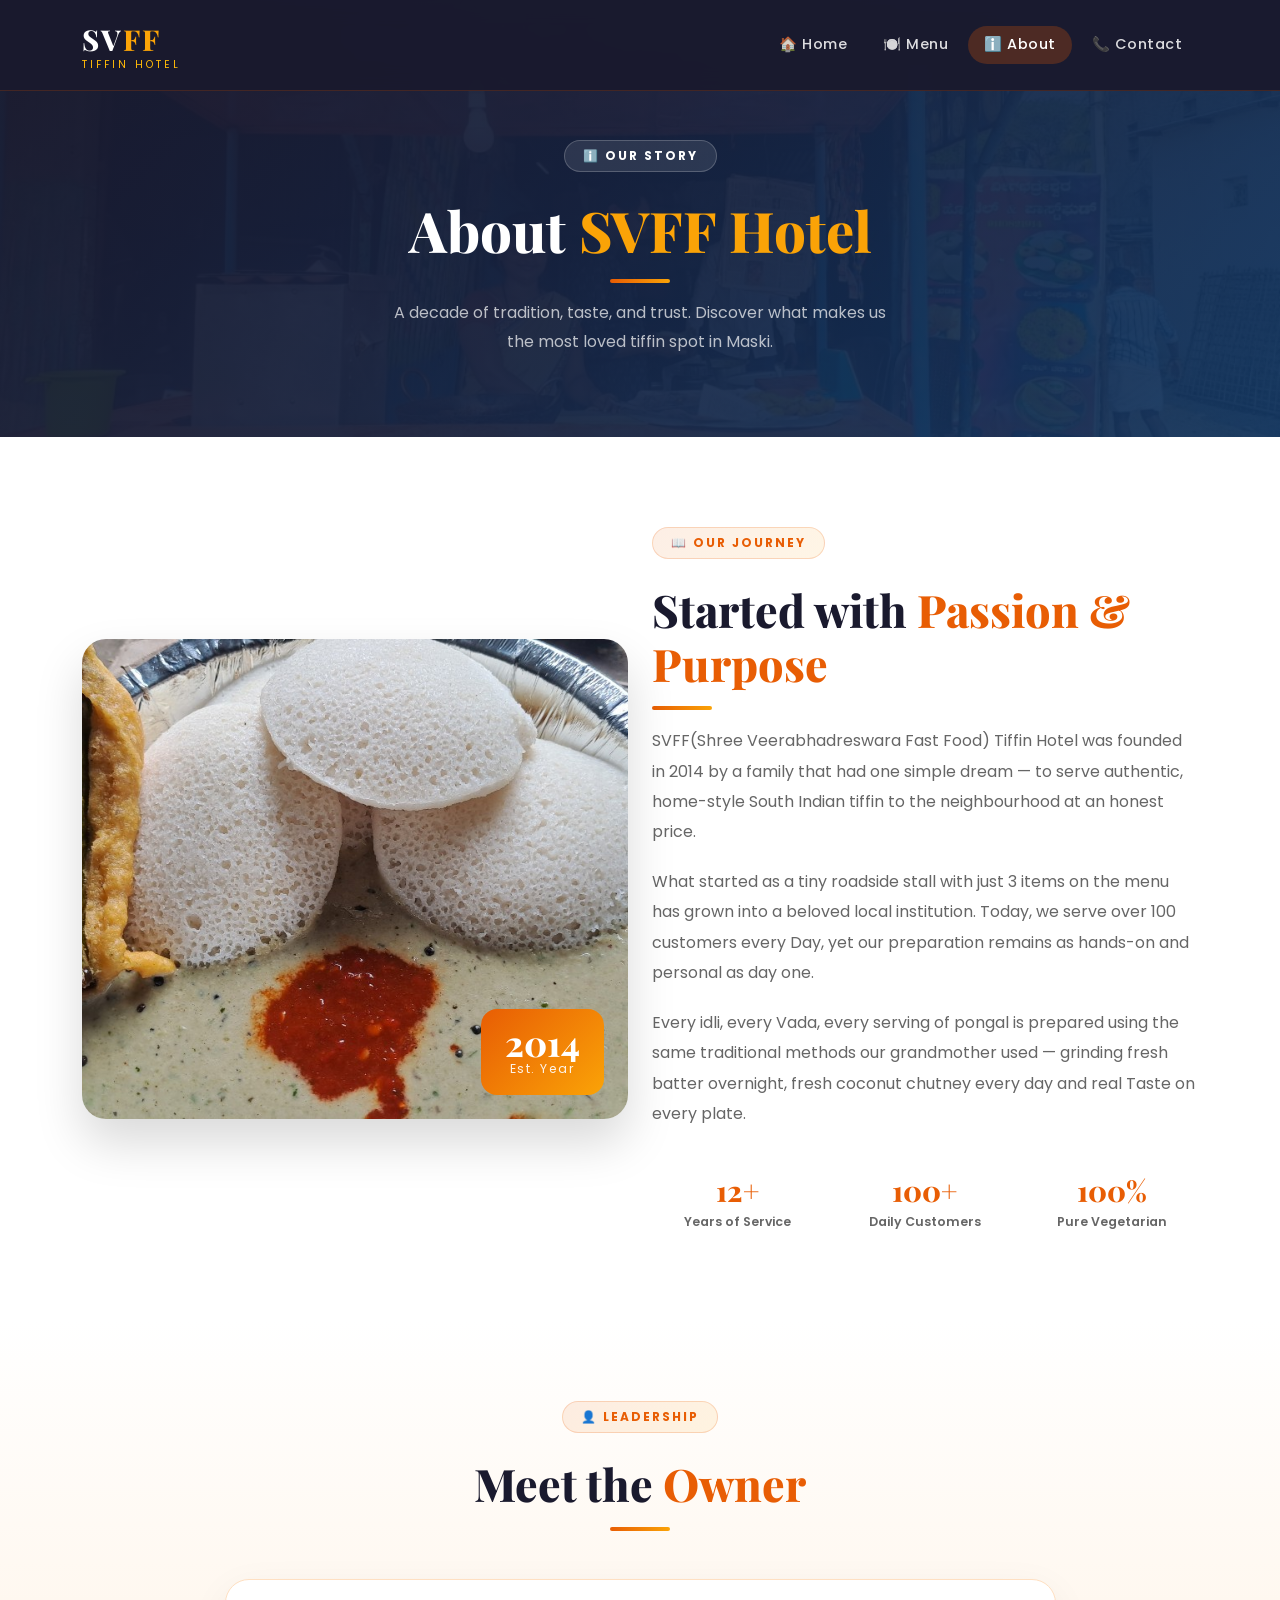
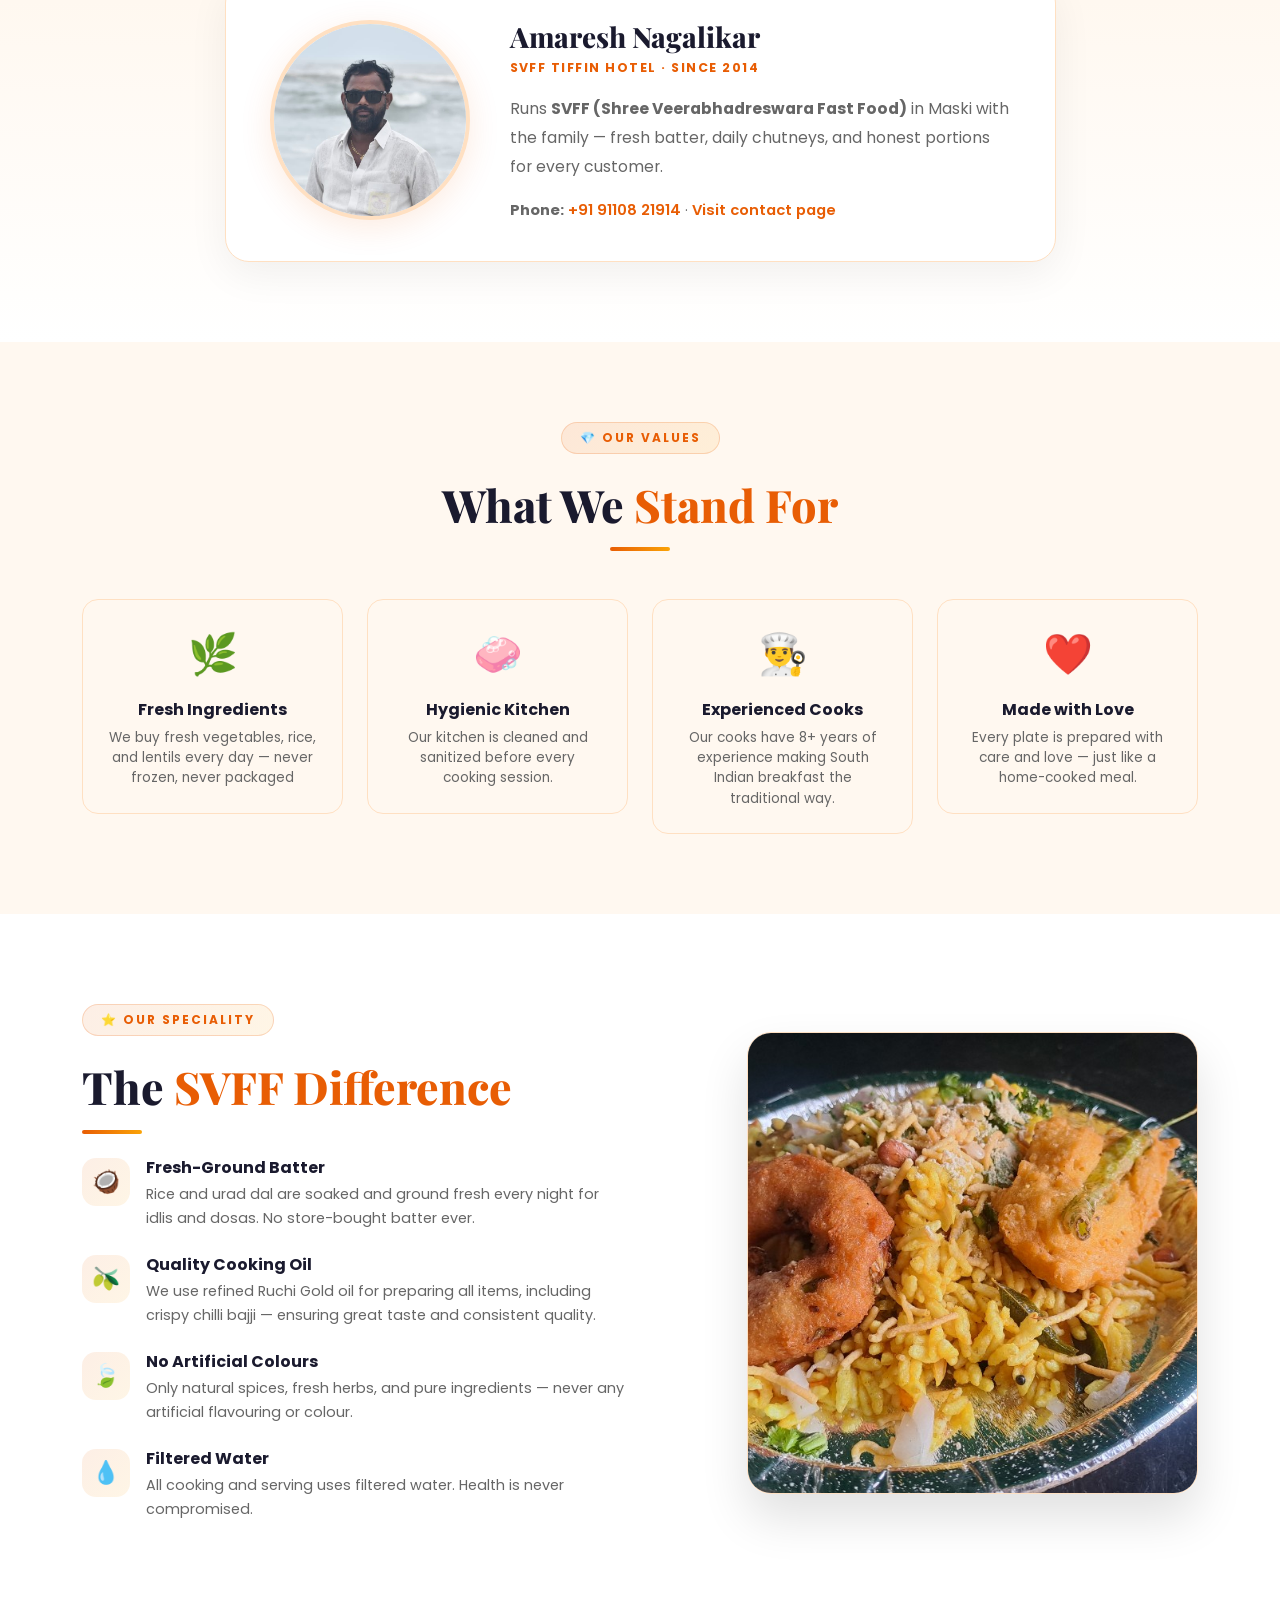
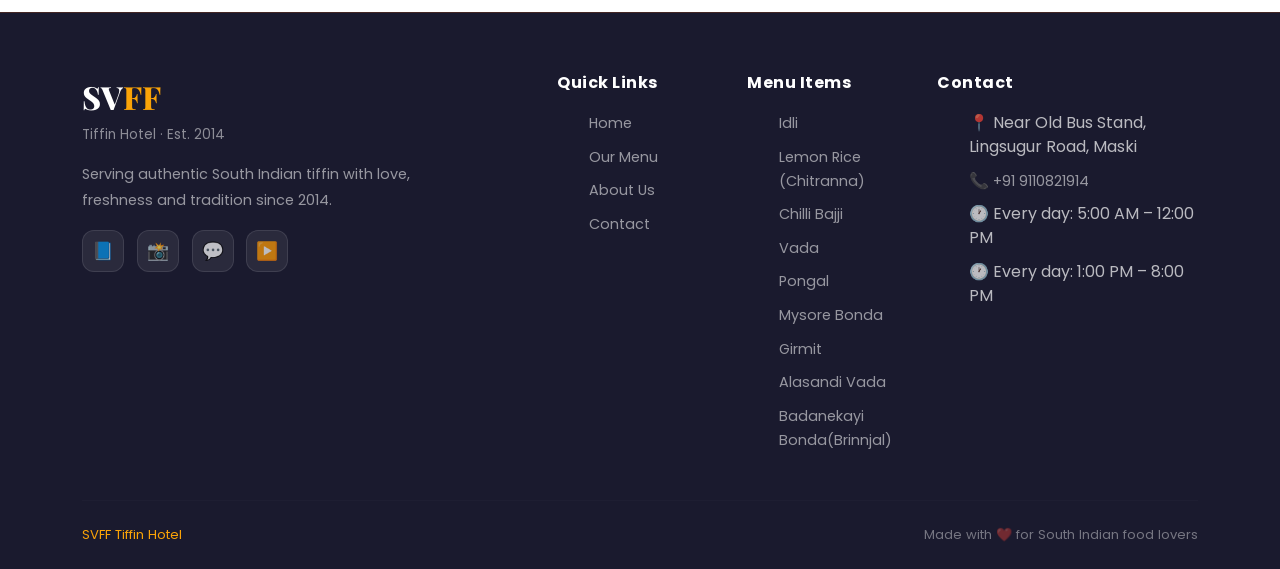
==== about.html @ da738eaa "Initial commit" ====
<!DOCTYPE html>
<html lang="en">
<head>
  <meta charset="UTF-8"/>
  <meta name="viewport" content="width=device-width, initial-scale=1.0"/>
  <meta name="description" content="About SVFF Tiffin Hotel - Our story, our values, and our passion for authentic South Indian food."/>
  <title>About Us - SVFF Tiffin Hotel</title>
  <link rel="stylesheet" href="https://cdn.jsdelivr.net/npm/bootstrap@5.3.2/dist/css/bootstrap.min.css"/>
  <link rel="stylesheet" href="css/style.css"/>
</head>
<body>

  <!-- NAVBAR -->
  <nav class="navbar navbar-expand-lg">
    <div class="container">
      <a class="navbar-brand" href="index.html">
        <div class="brand-logo">SV<span>FF</span></div>
        <span class="brand-tagline">Tiffin Hotel</span>
      </a>
      <button class="navbar-toggler" type="button" data-bs-toggle="collapse" data-bs-target="#navbarNav">
        <span class="navbar-toggler-icon"></span>
      </button>
      <div class="collapse navbar-collapse justify-content-end" id="navbarNav">
        <ul class="navbar-nav gap-1">
          <li class="nav-item"><a class="nav-link" href="index.html">🏠 Home</a></li>
          <li class="nav-item"><a class="nav-link" href="menu.html">🍽️ Menu</a></li>
          <li class="nav-item"><a class="nav-link active" href="about.html">ℹ️ About</a></li>
          <li class="nav-item"><a class="nav-link" href="contact.html">📞 Contact</a></li>
        </ul>
      </div>
    </div>
  </nav>

  <!-- ABOUT HERO: background images/hotel-menu-hero.png (see .about-page-hero--stall-bg in css/style.css) -->
  <section class="about-page-hero about-page-hero--stall-bg">
    <div style="position:relative;z-index:2;">
      <div class="section-badge" style="background:rgba(255,255,255,0.1);color:white;border-color:rgba(255,255,255,0.2);">ℹ️ Our Story</div>
      <h1 class="section-title mt-2" style="color:white; font-size: clamp(2rem,6vw,3.5rem);">About <span style="color:var(--secondary)">SVFF Hotel</span></h1>
      <div class="section-divider mx-auto"></div>
      <p style="color:rgba(255,255,255,0.7);max-width:520px;margin:0 auto;line-height:1.8;">
        A decade of tradition, taste, and trust. Discover what makes us the most loved tiffin spot in Maski.
      </p>
    </div>
  </section>

  <!-- OUR STORY -->
  <section style="padding: 90px 0;">
    <div class="container">
      <div class="row align-items-center gy-5">
        <div class="col-lg-6">
          <div class="about-story-img">
            <img src="images/idli.png" alt="Fresh idli with chutney — SVFF Tiffin Hotel"/>
            <div class="about-year-badge">
              <div class="year">2014</div>
              <div class="year-label">Est. Year</div>
            </div>
          </div>
        </div>
        <div class="col-lg-6">
          <div class="section-badge">📖 Our Journey</div>
          <h2 class="section-title mt-2">Started with <span class="accent">Passion &amp; Purpose</span></h2>
          <div class="section-divider"></div>
          <p style="color:var(--text-light);line-height:1.9;margin-bottom:1.2rem;">
            SVFF(Shree Veerabhadreswara Fast Food) Tiffin Hotel was founded in 2014 by a family that had one simple dream — to serve authentic, home-style South Indian tiffin to the neighbourhood at an honest price.
          </p>
          <p style="color:var(--text-light);line-height:1.9;margin-bottom:1.2rem;">
            What started as a tiny roadside stall with just 3 items on the menu has grown into a beloved local institution. Today, we serve over 100 customers every Day, yet our preparation remains as hands-on and personal as day one.
          </p>
          <p style="color:var(--text-light);line-height:1.9;">
            Every idli, every Vada, every serving of pongal is prepared using the same traditional methods our grandmother used — grinding fresh batter overnight, fresh coconut chutney every day and real Taste on every plate.
          </p>
          <div class="row mt-4 g-3">
            <div class="col-4 text-center">
              <div style="font-size:1.8rem;font-weight:800;color:var(--primary);font-family:'Playfair Display',serif;">12+</div>
              <div style="font-size:0.78rem;color:var(--text-light); font-weight:600;">Years of Service</div>
            </div>
            <div class="col-4 text-center">
              <div style="font-size:1.8rem;font-weight:800;color:var(--primary);font-family:'Playfair Display',serif;">100+</div>
              <div style="font-size:0.78rem;color:var(--text-light); font-weight:600;">Daily Customers</div>
            </div>
            <div class="col-4 text-center">
              <div style="font-size:1.8rem;font-weight:800;color:var(--primary);font-family:'Playfair Display',serif;">100%</div>
              <div style="font-size:0.78rem;color:var(--text-light); font-weight:600;">Pure Vegetarian</div>
            </div>
          </div>
        </div>
      </div>
    </div>
  </section>

  <section class="owner-section">
    <div class="container">
      <div class="text-center section-header mb-5">
        <div class="section-badge">👤 Leadership</div>
        <h2 class="section-title mt-2">Meet the <span class="accent">Owner</span></h2>
        <div class="section-divider mx-auto"></div>
      </div>
      <div class="row justify-content-center">
        <div class="col-md-11 col-lg-9">
          <div class="owner-card">
            <div class="owner-photo-wrap">
              <img src="images/owner.png" alt="Amaresh Nagalikar, Owner of SVFF Tiffin Hotel" class="owner-photo" width="220" height="220"/>
            </div>
            <div class="owner-bio">
              <h3 class="owner-name">Amaresh Nagalikar</h3>
              <p class="owner-role"> SVFF Tiffin Hotel · Since 2014</p>
              <p class="owner-text">Runs <strong>SVFF (Shree Veerabhadreswara Fast Food)</strong> in Maski with the family — fresh batter, daily chutneys, and honest portions for every customer.</p>
              <p class="owner-contact"><strong>Phone:</strong> <a href="tel:+919110821914">+91 91108 21914</a> · <a href="contact.html">Visit contact page</a></p>
            </div>
          </div>
        </div>
      </div>
    </div>
  </section>

  <!-- OUR VALUES -->
  <section style="background: var(--light-bg); padding: 80px 0;">
    <div class="container">
      <div class="text-center section-header">
        <div class="section-badge">💎 Our Values</div>
        <h2 class="section-title mt-2">What We <span class="accent">Stand For</span></h2>
        <div class="section-divider mx-auto"></div>
      </div>
      <div class="row g-4">
        <div class="col-sm-6 col-lg-3">
          <div class="feature-icon-card">
            <div class="feature-icon">🌿</div>
            <h6>Fresh Ingredients</h6>
            <p>We buy fresh vegetables, rice, and lentils every day — never frozen, never packaged</p>
          </div>
        </div>
        <div class="col-sm-6 col-lg-3">
          <div class="feature-icon-card">
            <div class="feature-icon">🧼</div>
            <h6>Hygienic Kitchen</h6>
            <p>Our kitchen is cleaned and sanitized before every cooking session.</p>
          </div>
        </div>
        <div class="col-sm-6 col-lg-3">
          <div class="feature-icon-card">
            <div class="feature-icon">👨‍🍳</div>
            <h6>Experienced Cooks</h6>
            <p>Our cooks have 8+ years of experience making South Indian breakfast the traditional way.</p>
          </div>
        </div>
        <div class="col-sm-6 col-lg-3">
          <div class="feature-icon-card">
            <div class="feature-icon">❤️</div>
            <h6>Made with Love</h6>
            <p>Every plate is prepared with care and love — just like a home-cooked meal.</p>
          </div>
        </div>
      </div>
    </div>
  </section>

  <!-- SPECIALITY -->
  <section style="padding: 90px 0;">
    <div class="container">
      <div class="row align-items-center gy-5">
        <div class="col-lg-6">
          <div class="section-badge">⭐ Our Speciality</div>
          <h2 class="section-title mt-2">The <span class="accent">SVFF Difference</span></h2>
          <div class="section-divider"></div>
          <div class="d-flex flex-column gap-4 mt-4">
            <div class="d-flex gap-3 align-items-start">
              <div style="width:48px;height:48px;border-radius:14px;background:linear-gradient(135deg,rgba(232,93,4,0.1),rgba(250,163,7,0.1));display:flex;align-items:center;justify-content:center;font-size:1.4rem;flex-shrink:0;">🥥</div>
              <div>
                <h6 style="font-weight:700;color:var(--dark);margin-bottom:0.3rem;">Fresh-Ground Batter</h6>
                <p style="color:var(--text-light);font-size:0.9rem;line-height:1.7;margin:0;">Rice and urad dal are soaked and ground fresh every night for idlis and dosas. No store-bought batter ever.</p>
              </div>
            </div>
            <div class="d-flex gap-3 align-items-start">
              <div style="width:48px;height:48px;border-radius:14px;background:linear-gradient(135deg,rgba(232,93,4,0.1),rgba(250,163,7,0.1));display:flex;align-items:center;justify-content:center;font-size:1.4rem;flex-shrink:0;">🫒</div>
              <div>
                <h6 style="font-weight:700;color:var(--dark);margin-bottom:0.3rem;">
                  Quality Cooking Oil
                </h6>
                <p style="color:var(--text-light);font-size:0.9rem;line-height:1.7;margin:0;">
                  We use refined Ruchi Gold oil for preparing all items, including crispy chilli bajji — ensuring great taste and consistent quality.
                </p>
              </div>
            </div>
            <div class="d-flex gap-3 align-items-start">
              <div style="width:48px;height:48px;border-radius:14px;background:linear-gradient(135deg,rgba(232,93,4,0.1),rgba(250,163,7,0.1));display:flex;align-items:center;justify-content:center;font-size:1.4rem;flex-shrink:0;">🍃</div>
              <div>
                <h6 style="font-weight:700;color:var(--dark);margin-bottom:0.3rem;">No Artificial Colours</h6>
                <p style="color:var(--text-light);font-size:0.9rem;line-height:1.7;margin:0;">Only natural spices, fresh herbs, and pure ingredients — never any artificial flavouring or colour.</p>
              </div>
            </div>
            <div class="d-flex gap-3 align-items-start">
              <div style="width:48px;height:48px;border-radius:14px;background:linear-gradient(135deg,rgba(232,93,4,0.1),rgba(250,163,7,0.1));display:flex;align-items:center;justify-content:center;font-size:1.4rem;flex-shrink:0;">💧</div>
              <div>
                <h6 style="font-weight:700;color:var(--dark);margin-bottom:0.3rem;">Filtered Water</h6>
                <p style="color:var(--text-light);font-size:0.9rem;line-height:1.7;margin:0;">All cooking and serving uses filtered water. Health is never compromised.</p>
              </div>
            </div>
          </div>
        </div>
        <div class="col-lg-5 offset-lg-1">
          <div class="about-specialty-img-wrap">
            <img src="images/girmit.png" alt="Girmit — North Karnataka style mandakki, SVFF speciality" class="about-specialty-img"/>
          </div>
        </div>
      </div>
    </div>
  </section>

  <!-- FOOTER -->
  <footer>
    <div class="container">
      <div class="row gy-4">
        <div class="col-lg-4">
          <div class="footer-brand">SV<span>FF</span></div>
          <div class="footer-tagline">Tiffin Hotel · Est. 2014</div>
          <p class="footer-desc">Serving authentic South Indian tiffin with love, freshness and tradition since 2014.</p>
          <div class="social-links">
            <a href="#" class="social-link">📘</a>
            <a href="#" class="social-link">📸</a>
            <a href="#" class="social-link">💬</a>
            <a href="#" class="social-link">▶️</a>
          </div>
        </div>
        <div class="col-sm-6 col-lg-2 offset-lg-1">
          <h6 class="footer-title">Quick Links</h6>
          <ul class="footer-links">
            <li><a href="index.html">Home</a></li>
            <li><a href="menu.html">Our Menu</a></li>
            <li><a href="about.html">About Us</a></li>
            <li><a href="contact.html">Contact</a></li>
          </ul>
        </div>
        <div class="col-sm-6 col-lg-2">
          <h6 class="footer-title">Menu Items</h6>
          <ul class="footer-links">
            <li><a href="menu.html">Idli</a></li>
            <li><a href="menu.html">Lemon Rice (Chitranna)</a></li>
            <li><a href="menu.html">Chilli Bajji</a></li>
            <li><a href="menu.html">Vada</a></li>
            <li><a href="menu.html">Pongal</a></li>
            <li><a href="menu.html">Mysore Bonda</a></li>
            <li><a href="menu.html">Girmit</a></li>
            <li><a href="menu.html">Alasandi Vada</a></li>
            <li><a href="menu.html">Badanekayi Bonda(Brinnjal)</a></li>
          </ul>
        </div>
        <div class="col-lg-3">
          <h6 class="footer-title">Contact</h6>
          <ul class="footer-links">
            <li>📍 Near Old Bus Stand, Lingsugur Road, Maski</li>
            <li>📞 <a href="tel:+919110821914">+91 9110821914</a></li>
            <li>🕐 Every day: 5:00 AM – 12:00 PM</li>
            <li>🕐 Every day: 1:00 PM – 8:00 PM</li>
          </ul>
        </div>
      </div>
      <hr class="footer-divider"/>
      <div class="d-flex flex-wrap justify-content-between footer-bottom">
        <p class="mb-0"><span class="highlight">SVFF Tiffin Hotel</span></p>
        <p class="mb-0">Made with ❤️ for South Indian food lovers</p>
      </div>
    </div>
  </footer>

  <script src="https://cdn.jsdelivr.net/npm/bootstrap@5.3.2/dist/js/bootstrap.bundle.min.js"></script>
</body>
</html>
---- css/style.css ----
/* =====================================================
   SVFF Tiffin Hotel - Main Stylesheet
   ===================================================== */

@import url('https://fonts.googleapis.com/css2?family=Poppins:wght@300;400;500;600;700;800&family=Playfair+Display:wght@700;800&display=swap');

/* === CSS Variables === */
:root {
  --primary: #e85d04;
  --primary-dark: #c44d00;
  --secondary: #faa307;
  --accent: #ffba08;
  --dark: #1a1a2e;
  --dark2: #16213e;
  --text: #2d2d2d;
  --text-light: #666;
  --white: #ffffff;
  --light-bg: #fff8f0;
  --card-bg: #ffffff;
  --border: #ffe0c2;
  --shadow: 0 8px 32px rgba(232, 93, 4, 0.12);
  --border-radius: 16px;
  --transition: all 0.3s cubic-bezier(0.4, 0, 0.2, 1);
}

/* === Reset & Base === */
*, *::before, *::after { box-sizing: border-box; margin: 0; padding: 0; }
html { scroll-behavior: smooth; }
body {
  font-family: 'Poppins', sans-serif;
  color: var(--text);
  background: var(--white);
  overflow-x: hidden;
}
img { max-width: 100%; height: auto; }
a { text-decoration: none; color: inherit; }
ul { list-style: none; }

/* === Scrollbar === */
::-webkit-scrollbar { width: 6px; }
::-webkit-scrollbar-track { background: var(--light-bg); }
::-webkit-scrollbar-thumb { background: var(--primary); border-radius: 3px; }

/* ===========================
   NAVBAR
   =========================== */
.navbar {
  position: fixed;
  top: 0; left: 0; right: 0;
  z-index: 1000;
  padding: 0.8rem 0;
  background: rgba(26, 26, 46, 0.95);
  backdrop-filter: blur(12px);
  border-bottom: 1px solid rgba(232, 93, 4, 0.2);
  transition: var(--transition);
}
.navbar-brand .brand-logo {
  font-family: 'Playfair Display', serif;
  font-size: 1.8rem;
  font-weight: 800;
  color: var(--white);
  letter-spacing: 2px;
}
.navbar-brand .brand-logo span { color: var(--secondary); }
.navbar-brand .brand-tagline {
  font-size: 0.65rem;
  color: var(--accent);
  letter-spacing: 3px;
  text-transform: uppercase;
  display: block;
  margin-top: -4px;
}
.navbar-nav .nav-link {
  color: rgba(255,255,255,0.85) !important;
  font-weight: 500;
  font-size: 0.9rem;
  padding: 0.5rem 1rem !important;
  border-radius: 25px;
  transition: var(--transition);
  letter-spacing: 0.5px;
}
.navbar-nav .nav-link:hover,
.navbar-nav .nav-link.active {
  color: var(--white) !important;
  background: rgba(232, 93, 4, 0.25);
}
.navbar-toggler { border: 1px solid rgba(232,93,4,0.5); }
.navbar-toggler-icon { filter: invert(1); }

/* ===========================
   HERO SECTION
   =========================== */
.hero {
  min-height: 100vh;
  background: linear-gradient(135deg, #1a1a2e 0%, #16213e 50%, #0f3460 100%);
  display: flex;
  align-items: center;
  position: relative;
  overflow: hidden;
}
.hero::before {
  content: '';
  position: absolute;
  inset: 0;
  background: url('https://images.unsplash.com/photo-1567337710282-00832b415979?w=1400&q=80') center/cover no-repeat;
  opacity: 0.18;
}
/* Your hotel stall: subtle full-bleed background (path is relative to this CSS file) */
.hero.hero--stall-bg::before {
  background-image: url('../images/hotel-stall.png');
  background-position: center;
  opacity: 0.26;
}
.hero-overlay {
  position: absolute;
  inset: 0;
  background: linear-gradient(135deg, rgba(26, 26, 46, 0.88) 0%, rgba(26, 26, 46, 0.72) 45%, rgba(15, 52, 96, 0.55) 100%);
}
.hero.hero--stall-bg .hero-overlay {
  background: linear-gradient(135deg, rgba(26, 26, 46, 0.91) 0%, rgba(26, 26, 46, 0.78) 50%, rgba(22, 33, 62, 0.62) 100%);
}
.hero-content { position: relative; z-index: 2; }
.hero-badge {
  display: inline-block;
  background: linear-gradient(135deg, var(--primary), var(--secondary));
  color: white;
  font-size: 0.75rem;
  font-weight: 600;
  padding: 6px 18px;
  border-radius: 50px;
  letter-spacing: 2px;
  text-transform: uppercase;
  margin-bottom: 1.2rem;
  animation: pulse-badge 2s infinite;
}
@keyframes pulse-badge {
  0%, 100% { box-shadow: 0 0 0 0 rgba(232,93,4,0.4); }
  50% { box-shadow: 0 0 0 10px rgba(232,93,4,0); }
}
.hero-title {
  font-family: 'Playfair Display', serif;
  font-size: clamp(3rem, 8vw, 5.5rem);
  font-weight: 800;
  color: var(--white);
  line-height: 1.1;
  margin-bottom: 0.3rem;
}
.hero-title .highlight {
  background: linear-gradient(135deg, var(--primary), var(--secondary));
  -webkit-background-clip: text;
  -webkit-text-fill-color: transparent;
  background-clip: text;
}
.hero-subtitle {
  font-size: 1.3rem;
  color: var(--accent);
  font-weight: 600;
  letter-spacing: 3px;
  text-transform: uppercase;
  margin-bottom: 1.5rem;
}
.hero-desc {
  font-size: 1.05rem;
  color: rgba(255,255,255,0.78);
  line-height: 1.8;
  max-width: 520px;
  margin-bottom: 2.5rem;
}
.btn-primary-custom {
  background: linear-gradient(135deg, var(--primary), var(--primary-dark));
  color: white;
  padding: 14px 36px;
  border-radius: 50px;
  font-weight: 600;
  font-size: 0.95rem;
  border: none;
  text-decoration: none;
  display: inline-block;
  transition: var(--transition);
  box-shadow: 0 8px 24px rgba(232,93,4,0.35);
}
.btn-primary-custom:hover {
  transform: translateY(-3px);
  box-shadow: 0 14px 32px rgba(232,93,4,0.5);
  color: white;
}
.btn-outline-custom {
  background: transparent;
  color: var(--white);
  padding: 13px 34px;
  border-radius: 50px;
  font-weight: 600;
  font-size: 0.95rem;
  border: 2px solid rgba(255,255,255,0.35);
  text-decoration: none;
  display: inline-block;
  transition: var(--transition);
}
.btn-outline-custom:hover {
  border-color: var(--secondary);
  color: var(--secondary);
  transform: translateY(-3px);
}
.hero-stats {
  display: flex;
  flex-wrap: wrap;
  gap: 2.5rem;
  margin-top: 3rem;
}
.stat-item { text-align: center; }
.stat-number {
  font-family: 'Playfair Display', serif;
  font-size: 2.2rem;
  font-weight: 800;
  color: var(--secondary);
  line-height: 1;
}
.stat-label { font-size: 0.75rem; color: rgba(255,255,255,0.6); letter-spacing: 1px; margin-top: 4px; }
.hero-image-badge {
  position: absolute;
  bottom: 20px; left: 20px;
  background: rgba(255,255,255,0.95);
  border-radius: 16px;
  padding: 14px 20px;
  box-shadow: 0 8px 24px rgba(0,0,0,0.2);
}
.badge-icon { font-size: 1.8rem; }
.badge-text strong { display: block; font-weight: 700; color: var(--dark); font-size: 0.95rem; }
.badge-text span { font-size: 0.75rem; color: var(--primary); font-weight: 600; }
.floating-tags {
  position: absolute;
  top: 20px; right: -10px;
  display: flex;
  flex-direction: column;
  gap: 10px;
}
.tag {
  background: white;
  border-radius: 12px;
  padding: 8px 14px;
  font-size: 0.8rem;
  font-weight: 600;
  color: var(--dark);
  box-shadow: 0 4px 16px rgba(0,0,0,0.15);
  animation: float 3s ease-in-out infinite;
}
.tag:nth-child(2) { animation-delay: 1s; }
.tag:nth-child(3) { animation-delay: 2s; }
@keyframes float {
  0%, 100% { transform: translateY(0); }
  50% { transform: translateY(-8px); }
}

.owner-section {
  padding: 80px 0;
  background: linear-gradient(180deg, #fff 0%, var(--light-bg) 45%, #fff 100%);
}
.owner-card {
  display: flex;
  flex-direction: column;
  align-items: center;
  text-align: center;
  gap: 1.75rem;
  padding: 2rem 1.5rem;
  background: var(--white);
  border-radius: 24px;
  border: 1px solid var(--border);
  box-shadow: 0 12px 40px rgba(0, 0, 0, 0.06);
}
@media (min-width: 768px) {
  .owner-card {
    flex-direction: row;
    text-align: left;
    align-items: center;
    padding: 2.5rem 2.75rem;
    gap: 2.5rem;
  }
}
.owner-photo-wrap { flex-shrink: 0; }
.owner-photo {
  width: 200px;
  height: 200px;
  border-radius: 50%;
  object-fit: cover;
  border: 4px solid var(--border);
  box-shadow: var(--shadow);
  display: block;
  background: var(--light-bg);
}
.owner-name {
  font-family: 'Playfair Display', serif;
  font-size: 1.75rem;
  font-weight: 800;
  color: var(--dark);
  margin-bottom: 0.35rem;
}
.owner-role {
  font-size: 0.78rem;
  letter-spacing: 0.12em;
  color: var(--primary);
  font-weight: 700;
  text-transform: uppercase;
  margin-bottom: 1rem;
}
.owner-text {
  color: var(--text-light);
  line-height: 1.85;
  margin: 0;
  font-size: 0.98rem;
}
.owner-contact {
  margin: 1.1rem 0 0;
  font-size: 0.92rem;
  color: var(--text-light);
}
.owner-contact a { color: var(--primary); font-weight: 600; }

/* ===========================
   SECTION HEADERS
   =========================== */
.section-header { margin-bottom: 3rem; }
.section-badge {
  display: inline-block;
  background: linear-gradient(135deg, rgba(232,93,4,0.1), rgba(250,163,7,0.1));
  color: var(--primary);
  font-size: 0.75rem;
  font-weight: 700;
  padding: 6px 18px;
  border-radius: 50px;
  letter-spacing: 2px;
  text-transform: uppercase;
  border: 1px solid rgba(232,93,4,0.2);
  margin-bottom: 1rem;
}
.section-title {
  font-family: 'Playfair Display', serif;
  font-size: clamp(1.8rem, 4vw, 2.8rem);
  font-weight: 800;
  color: var(--dark);
  line-height: 1.2;
}
.section-title .accent { color: var(--primary); }
.section-divider {
  width: 60px; height: 4px;
  background: linear-gradient(to right, var(--primary), var(--secondary));
  border-radius: 2px;
  margin: 1rem 0;
}
.section-desc { color: var(--text-light); font-size: 1rem; line-height: 1.8; max-width: 560px; }

/* ===========================
   TODAY'S SPECIAL
   =========================== */
.todays-special { background: var(--light-bg); padding: 80px 0; }
.special-card {
  background: linear-gradient(135deg, var(--primary) 0%, var(--primary-dark) 100%);
  border-radius: 24px;
  overflow: hidden;
  box-shadow: 0 24px 48px rgba(232,93,4,0.3);
  color: white;
}
.special-badge-pill {
  display: inline-block;
  background: rgba(255,255,255,0.2);
  border-radius: 50px;
  padding: 6px 16px;
  font-size: 0.75rem;
  font-weight: 700;
  letter-spacing: 2px;
  text-transform: uppercase;
  backdrop-filter: blur(4px);
  margin-bottom: 1rem;
}
.special-price {
  font-size: 2.5rem;
  font-weight: 800;
  font-family: 'Playfair Display', serif;
}
.special-price-note { font-size: 0.85rem; opacity: 0.75; margin-top: 4px; }
.special-card .col-md-5 {
  display: flex;
  align-items: center;
  justify-content: center;
  padding: clamp(1.25rem, 4vw, 2rem);
}
.special-img {
  width: min(300px, 78vw);
  height: min(300px, 78vw);
  max-width: 100%;
  aspect-ratio: 1;
  object-fit: cover;
  border-radius: 50%;
  border: 5px solid rgba(255, 255, 255, 0.4);
  box-shadow: 0 20px 50px rgba(0, 0, 0, 0.35);
  display: block;
}
.special-tag {
  background: rgba(255,255,255,0.2);
  border-radius: 50px;
  padding: 5px 14px;
  font-size: 0.78rem;
  display: inline-block;
  margin: 4px 3px;
}

/* ===========================
   FEATURED ITEMS / MENU CARDS
   =========================== */
.featured-section { padding: 90px 0; }
.menu-card {
  background: var(--card-bg);
  border-radius: var(--border-radius);
  overflow: hidden;
  box-shadow: 0 4px 20px rgba(0,0,0,0.07);
  transition: var(--transition);
  border: 1px solid var(--border);
  height: 100%;
}
.menu-card:hover {
  transform: translateY(-8px);
  box-shadow: var(--shadow);
}
.menu-card-img-wrap {
  position: relative;
  overflow: visible;
  height: auto;
  padding: 1.35rem 1rem 0.65rem;
  display: flex;
  flex-direction: column;
  align-items: center;
  text-align: center;
}
.menu-card-img-wrap img {
  width: 188px;
  height: 188px;
  object-fit: cover;
  border-radius: 50%;
  border: 4px solid var(--border);
  box-shadow: 0 10px 28px rgba(0, 0, 0, 0.12);
  transition: transform 0.45s ease, box-shadow 0.35s ease;
  display: block;
}
.menu-card:hover .menu-card-img-wrap img {
  transform: scale(1.06);
  box-shadow: 0 16px 36px rgba(232, 93, 4, 0.22);
}
.menu-card-overlay {
  display: none;
}
.card-category-badge {
  position: absolute;
  top: 0.65rem;
  left: 50%;
  transform: translateX(-50%);
  z-index: 2;
  max-width: calc(100% - 1.5rem);
  background: var(--primary);
  color: white;
  font-size: 0.7rem;
  font-weight: 700;
  padding: 4px 12px;
  border-radius: 50px;
  letter-spacing: 1px;
}
.special-star {
  position: absolute;
  top: 0.65rem;
  right: 0.75rem;
  z-index: 2;
  background: var(--secondary);
  color: white;
  font-size: 0.7rem;
  font-weight: 700;
  padding: 4px 12px;
  border-radius: 50px;
}
.menu-card-body { padding: 1.3rem; }
.menu-card-body h5 {
  font-weight: 700; font-size: 1.1rem;
  color: var(--dark); margin-bottom: 0.3rem;
}
.menu-card-body p { font-size: 0.85rem; color: var(--text-light); margin-bottom: 1rem; line-height: 1.5; }
.menu-card-footer { display: flex; align-items: center; justify-content: space-between; }
.price {
  font-size: 1.3rem;
  font-weight: 800;
  color: var(--primary);
  font-family: 'Playfair Display', serif;
}
.price-note { font-size: 0.75rem; color: var(--text-light); }

/* ===========================
   OPENING HOURS
   =========================== */
.hours-section {
  background: linear-gradient(135deg, var(--dark) 0%, var(--dark2) 100%);
  padding: 80px 0;
  color: white;
}
.hours-card {
  background: rgba(255,255,255,0.07);
  border: 1px solid rgba(255,255,255,0.1);
  border-radius: 20px;
  padding: 2rem;
  backdrop-filter: blur(10px);
}
.hours-item {
  display: flex;
  justify-content: space-between;
  align-items: center;
  padding: 0.9rem 0;
  border-bottom: 1px solid rgba(255,255,255,0.1);
}
.hours-item:last-child { border-bottom: none; }
.hours-day { font-weight: 500; color: rgba(255,255,255,0.8); }
.hours-time {
  font-weight: 700;
  color: var(--secondary);
  background: rgba(250,163,7,0.1);
  padding: 4px 14px;
  border-radius: 50px;
  font-size: 0.9rem;
}
.hours-time.closed { color: #ff6b6b; background: rgba(255,107,107,0.1); }

/* ===========================
   MENU PAGE
   =========================== */
.menu-page-hero {
  background: linear-gradient(135deg, var(--dark), var(--dark2));
  padding: 140px 0 80px;
  text-align: center;
  color: white;
  position: relative;
  overflow: hidden;
}
.menu-page-hero::before {
  content: '';
  position: absolute;
  inset: 0;
  z-index: 0;
  background: url('https://images.unsplash.com/photo-1596797038530-2c107229654b?w=1400&q=80') center/cover;
  opacity: 0.12;
}
/* Sri Veerabhadreshwara stall — your photo, subtle behind title (path relative to this CSS file) */
.menu-page-hero--stall-bg::before {
  background-image: url('../images/hotel-menu-hero.png');
  background-position: center;
  background-size: cover;
  opacity: 0.27;
}
.menu-page-hero--stall-bg::after {
  content: '';
  position: absolute;
  inset: 0;
  z-index: 1;
  pointer-events: none;
  background: linear-gradient(
    135deg,
    rgba(26, 26, 46, 0.9) 0%,
    rgba(22, 33, 62, 0.78) 45%,
    rgba(15, 52, 96, 0.72) 100%
  );
}
.menu-filters {
  display: flex; flex-wrap: wrap;
  gap: 0.7rem;
  padding: 1.5rem 0 2.5rem;
  justify-content: center;
}
.filter-btn {
  padding: 8px 24px;
  border-radius: 50px;
  border: 2px solid var(--border);
  background: white;
  color: var(--text);
  font-weight: 600;
  font-size: 0.85rem;
  cursor: pointer;
  transition: var(--transition);
}
.filter-btn:hover, .filter-btn.active {
  background: var(--primary);
  border-color: var(--primary);
  color: white;
}
.loading-spinner {
  display: flex; flex-direction: column;
  align-items: center; justify-content: center;
  min-height: 300px; gap: 1rem;
  color: var(--text-light);
}
.spinner { width: 50px; height: 50px; border: 4px solid var(--border); border-top-color: var(--primary); border-radius: 50%; animation: spin 0.8s linear infinite; }
@keyframes spin { to { transform: rotate(360deg); } }

/* ===========================
   ABOUT PAGE
   =========================== */
.about-page-hero {
  background: linear-gradient(135deg, var(--dark) 0%, #0f3460 100%);
  padding: 140px 0 80px;
  text-align: center;
  color: white;
  position: relative;
  overflow: hidden;
}
.about-page-hero::before {
  content: '';
  position: absolute;
  inset: 0;
  z-index: 0;
  background: url('https://images.unsplash.com/photo-1517248135467-4c7edcad34c4?w=1400&q=80') center/cover;
  opacity: 0.12;
}
.about-page-hero--stall-bg::before {
  background-image: url('../images/hotel-menu-hero.png');
  background-position: center;
  background-size: cover;
  opacity: 0.27;
}
.about-page-hero--stall-bg::after {
  content: '';
  position: absolute;
  inset: 0;
  z-index: 1;
  pointer-events: none;
  background: linear-gradient(
    135deg,
    rgba(26, 26, 46, 0.9) 0%,
    rgba(22, 33, 62, 0.78) 45%,
    rgba(15, 52, 96, 0.72) 100%
  );
}
.about-story-img {
  border-radius: 24px;
  overflow: hidden;
  box-shadow: 0 24px 48px rgba(0,0,0,0.15);
  position: relative;
}
.about-story-img img { width: 100%; height: 480px; object-fit: cover; }
.about-specialty-img-wrap {
  border-radius: 24px;
  overflow: hidden;
  box-shadow: 0 24px 48px rgba(0, 0, 0, 0.12);
  border: 1px solid var(--border);
}
.about-specialty-img {
  width: 100%;
  height: 460px;
  object-fit: cover;
  display: block;
}
.about-year-badge {
  position: absolute;
  bottom: 24px; right: 24px;
  background: linear-gradient(135deg, var(--primary), var(--secondary));
  color: white;
  border-radius: 16px;
  padding: 16px 24px;
  text-align: center;
}
.about-year-badge .year { font-size: 2.2rem; font-weight: 800; font-family: 'Playfair Display', serif; line-height: 1; }
.about-year-badge .year-label { font-size: 0.78rem; letter-spacing: 1.5px; opacity: 0.9; }
.feature-icon-card {
  background: var(--light-bg);
  border-radius: 16px;
  padding: 1.5rem;
  text-align: center;
  transition: var(--transition);
  border: 1px solid var(--border);
}
.feature-icon-card:hover { transform: translateY(-5px); box-shadow: var(--shadow); background: white; }
.feature-icon { font-size: 2.5rem; margin-bottom: 1rem; }
.feature-icon-card h6 { font-weight: 700; color: var(--dark); margin-bottom: 0.5rem; }
.feature-icon-card p { font-size: 0.85rem; color: var(--text-light); margin: 0; }
.team-card {
  text-align: center;
  background: white;
  border-radius: 20px;
  padding: 2rem;
  box-shadow: 0 4px 20px rgba(0,0,0,0.06);
  transition: var(--transition);
  border: 1px solid var(--border);
}
.team-card:hover { transform: translateY(-6px); box-shadow: var(--shadow); }
.team-avatar {
  width: 90px; height: 90px;
  border-radius: 50%;
  display: flex; align-items: center; justify-content: center;
  font-size: 2.2rem;
  background: linear-gradient(135deg, var(--primary), var(--secondary));
  margin: 0 auto 1rem;
}

/* ===========================
   CONTACT PAGE
   =========================== */
.contact-page-hero {
  background: linear-gradient(135deg, var(--dark), #0f3460);
  padding: 140px 0 80px;
  text-align: center;
  color: white;
}
.contact-info-card {
  background: white;
  border-radius: 20px;
  padding: 2rem;
  box-shadow: 0 4px 20px rgba(0,0,0,0.06);
  border: 1px solid var(--border);
  transition: var(--transition);
  height: 100%;
}
.contact-info-card:hover { transform: translateY(-5px); box-shadow: var(--shadow); }
.contact-icon {
  width: 60px; height: 60px;
  border-radius: 16px;
  background: linear-gradient(135deg, rgba(232,93,4,0.1), rgba(250,163,7,0.1));
  display: flex; align-items: center; justify-content: center;
  font-size: 1.6rem;
  margin-bottom: 1.2rem;
}
.contact-info-card h5 { font-weight: 700; color: var(--dark); margin-bottom: 0.5rem; }
.contact-info-card p, .contact-info-card a {
  color: var(--text-light);
  font-size: 0.95rem;
  line-height: 1.7;
  text-decoration: none;
}
.contact-info-card a:hover { color: var(--primary); }
.map-container {
  border-radius: 20px;
  overflow: hidden;
  box-shadow: 0 8px 32px rgba(0,0,0,0.1);
  border: 4px solid white;
}
.map-container iframe { display: block; width: 100%; height: 400px; border: none; }

/* ===========================
   FOOTER
   =========================== */
footer {
  background: var(--dark);
  color: rgba(255,255,255,0.7);
  padding: 60px 0 24px;
  border-top: 1px solid rgba(232,93,4,0.2);
}
.footer-brand { font-family: 'Playfair Display', serif; font-size: 2rem; font-weight: 800; color: white; }
.footer-brand span { color: var(--secondary); }
.footer-tagline { color: rgba(255,255,255,0.5); font-size: 0.85rem; margin-top: 0.3rem; }
.footer-desc { color: rgba(255,255,255,0.55); font-size: 0.9rem; line-height: 1.8; margin-top: 1rem; }
.footer-title { color: white; font-weight: 700; font-size: 1rem; margin-bottom: 1.2rem; letter-spacing: 0.5px; }
.footer-links li { margin-bottom: 0.6rem; }
.footer-links a { color: rgba(255,255,255,0.55); font-size: 0.9rem; transition: var(--transition); }
.footer-links a:hover { color: var(--secondary); padding-left: 5px; }
.social-links { display: flex; gap: 0.8rem; margin-top: 1rem; flex-wrap: wrap; }
.social-link {
  width: 42px; height: 42px;
  border-radius: 12px;
  display: flex; align-items: center; justify-content: center;
  font-size: 1.1rem;
  transition: var(--transition);
  background: rgba(255,255,255,0.07);
  border: 1px solid rgba(255,255,255,0.1);
  color: rgba(255,255,255,0.7);
  text-decoration: none;
}
.social-link:hover { background: var(--primary); border-color: var(--primary); color: white; transform: translateY(-3px); }
.footer-divider { border-color: rgba(255,255,255,0.08); margin: 2rem 0 1.5rem; }
.footer-bottom { font-size: 0.82rem; color: rgba(255,255,255,0.4); }
.footer-bottom .highlight { color: var(--secondary); }

/* ===========================
   RESPONSIVE
   =========================== */
@media (max-width: 768px) {
  .hero { padding-top: 100px; }
  .hero-stats { gap: 1.5rem; }
  .stat-number { font-size: 1.6rem; }
  .floating-tags { display: none; }
}
@media (max-width: 576px) {
  .hero-stats { flex-wrap: wrap; gap: 1rem; }
  .hours-item { flex-direction: column; gap: 0.4rem; text-align: center; }
}
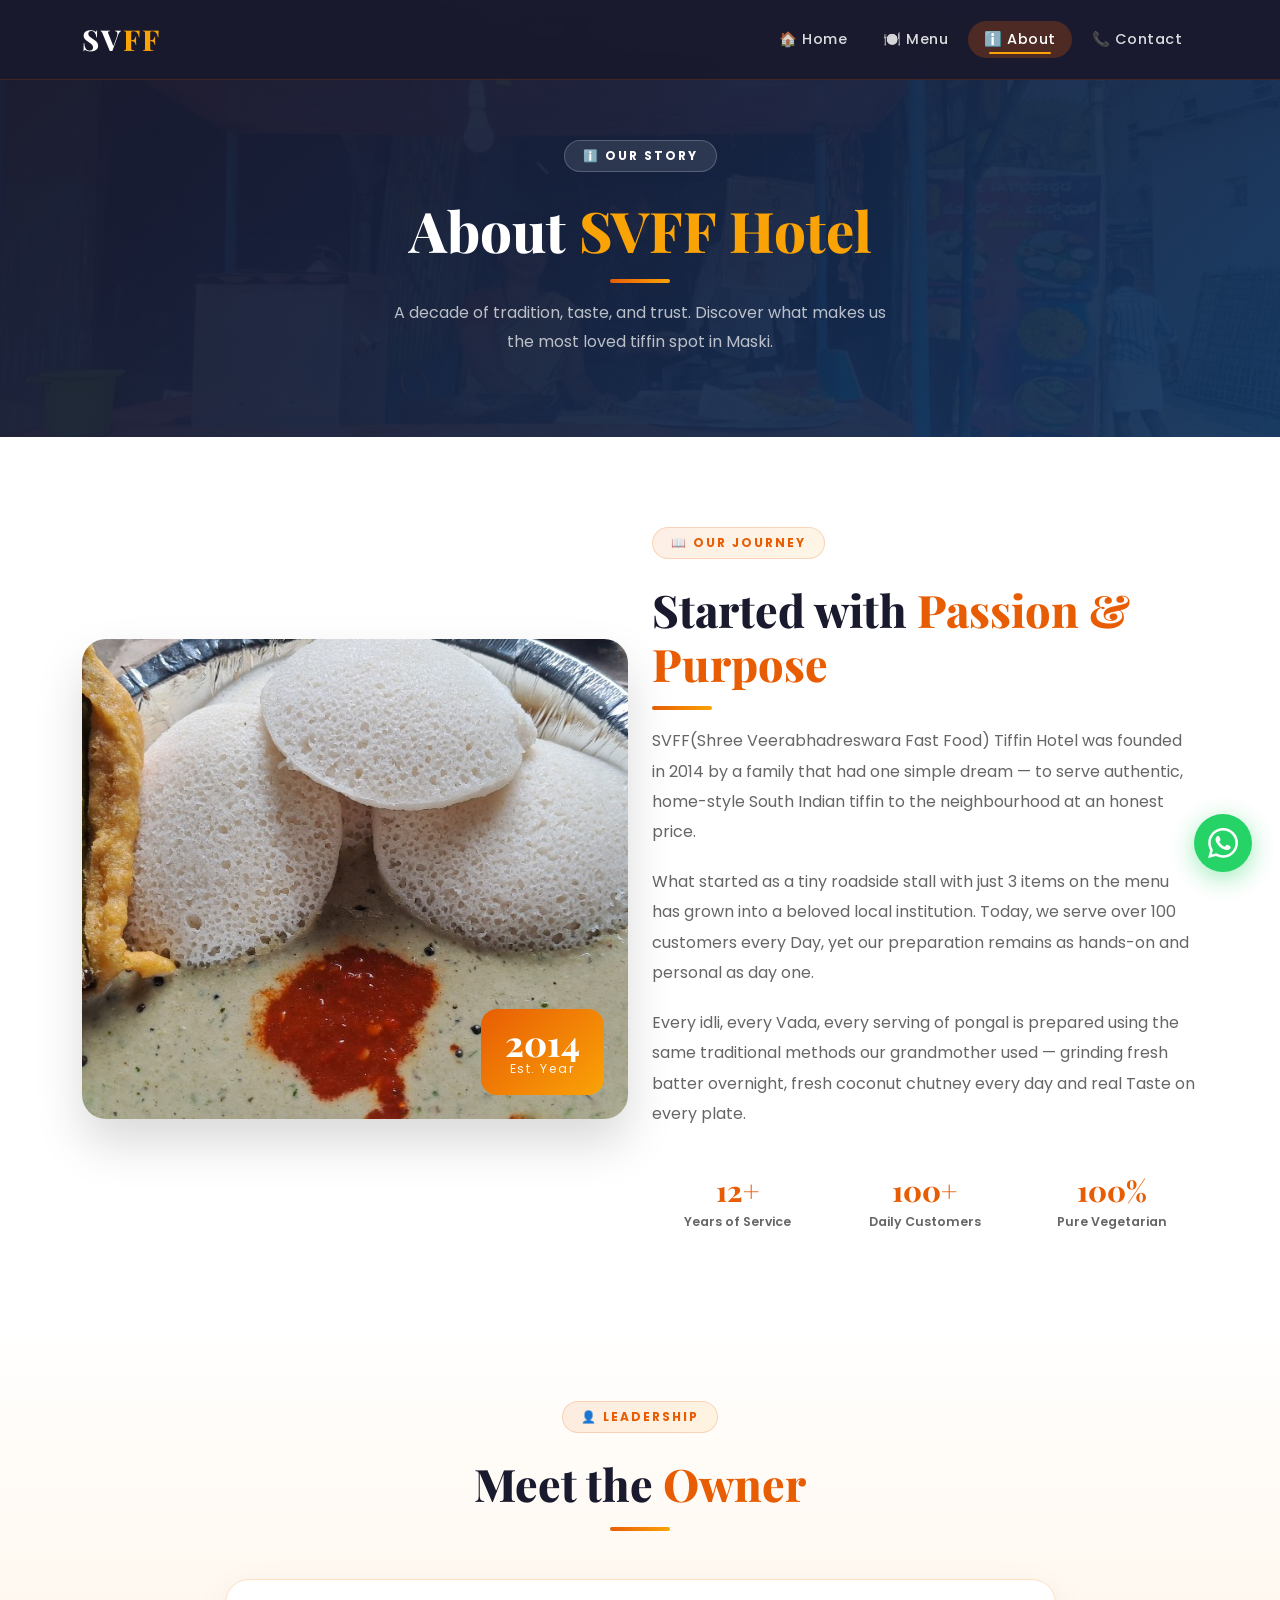
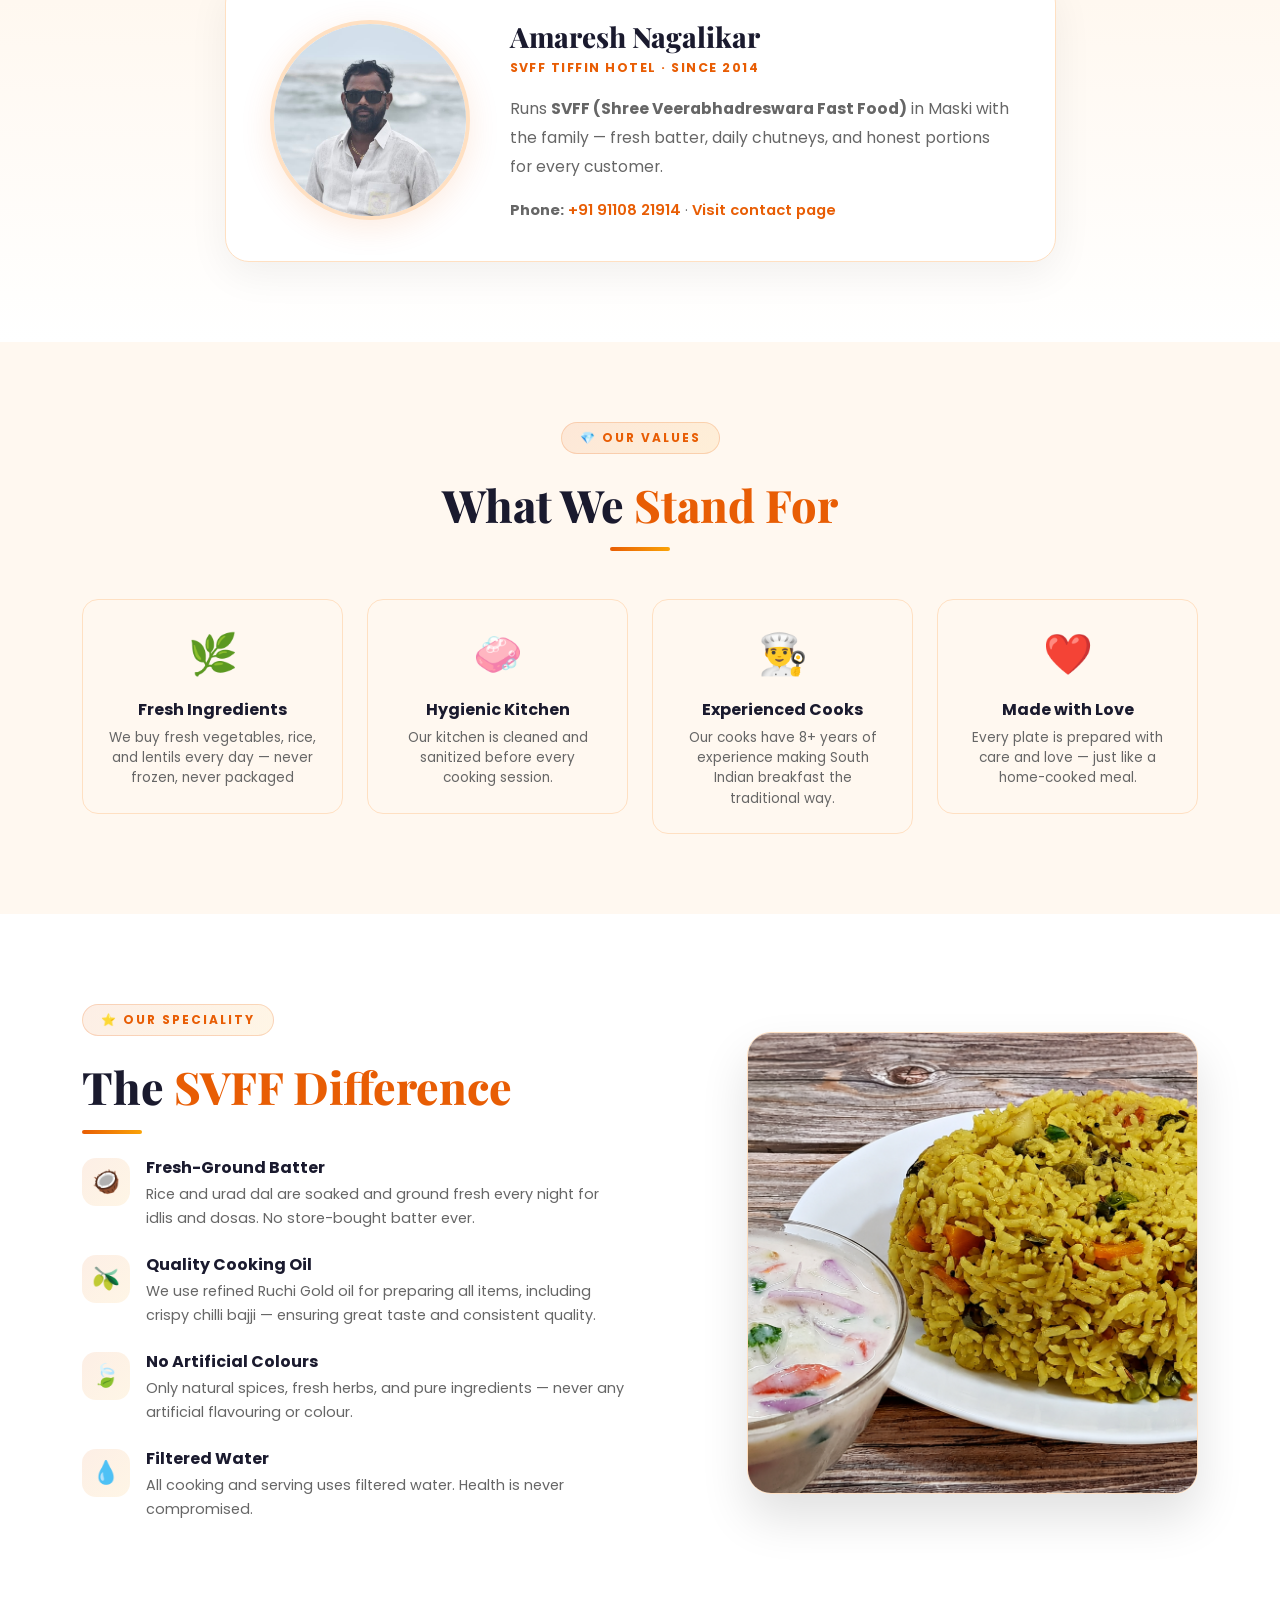
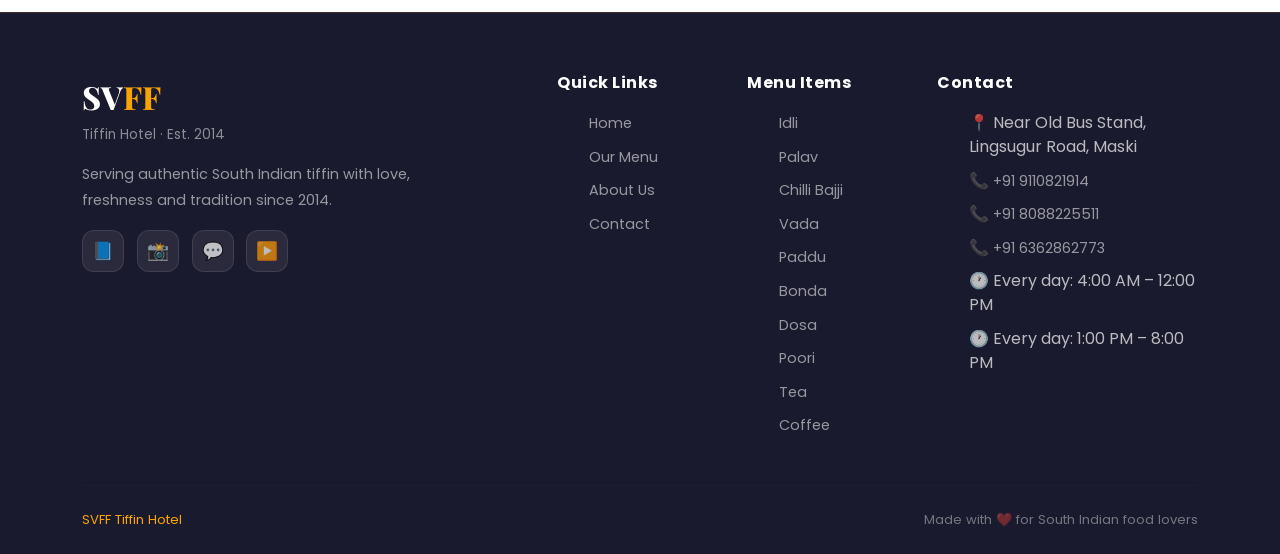
==== commit afcba8d9: "Merge remote changes" ====
--- a/about.html
+++ b/about.html
@@ -1,13 +1,18 @@
 <!DOCTYPE html>
 <html lang="en">
+
 <head>
-  <meta charset="UTF-8"/>
-  <meta name="viewport" content="width=device-width, initial-scale=1.0"/>
-  <meta name="description" content="About SVFF Tiffin Hotel - Our story, our values, and our passion for authentic South Indian food."/>
+  <meta charset="UTF-8" />
+  <meta name="viewport" content="width=device-width, initial-scale=1.0" />
+  <meta name="description"
+    content="About SVFF Tiffin Hotel - Our story, our values, and our passion for authentic South Indian food." />
   <title>About Us - SVFF Tiffin Hotel</title>
-  <link rel="stylesheet" href="https://cdn.jsdelivr.net/npm/bootstrap@5.3.2/dist/css/bootstrap.min.css"/>
-  <link rel="stylesheet" href="css/style.css"/>
+  <link rel="icon"
+    href="data:image/svg+xml,<svg xmlns='http://www.w3.org/2000/svg' viewBox='0 0 100 100'><text y='.9em' font-size='90'>🍽️</text></svg>" />
+  <link rel="stylesheet" href="https://cdn.jsdelivr.net/npm/bootstrap@5.3.2/dist/css/bootstrap.min.css" />
+  <link rel="stylesheet" href="css/style.css" />
 </head>
+
 <body>
 
   <!-- NAVBAR -->
@@ -15,7 +20,6 @@
     <div class="container">
       <a class="navbar-brand" href="index.html">
         <div class="brand-logo">SV<span>FF</span></div>
-        <span class="brand-tagline">Tiffin Hotel</span>
       </a>
       <button class="navbar-toggler" type="button" data-bs-toggle="collapse" data-bs-target="#navbarNav">
         <span class="navbar-toggler-icon"></span>
@@ -34,8 +38,10 @@
   <!-- ABOUT HERO: background images/hotel-menu-hero.png (see .about-page-hero--stall-bg in css/style.css) -->
   <section class="about-page-hero about-page-hero--stall-bg">
     <div style="position:relative;z-index:2;">
-      <div class="section-badge" style="background:rgba(255,255,255,0.1);color:white;border-color:rgba(255,255,255,0.2);">ℹ️ Our Story</div>
-      <h1 class="section-title mt-2" style="color:white; font-size: clamp(2rem,6vw,3.5rem);">About <span style="color:var(--secondary)">SVFF Hotel</span></h1>
+      <div class="section-badge"
+        style="background:rgba(255,255,255,0.1);color:white;border-color:rgba(255,255,255,0.2);">ℹ️ Our Story</div>
+      <h1 class="section-title mt-2" style="color:white; font-size: clamp(2rem,6vw,3.5rem);">About <span
+          style="color:var(--secondary)">SVFF Hotel</span></h1>
       <div class="section-divider mx-auto"></div>
       <p style="color:rgba(255,255,255,0.7);max-width:520px;margin:0 auto;line-height:1.8;">
         A decade of tradition, taste, and trust. Discover what makes us the most loved tiffin spot in Maski.
@@ -49,7 +55,7 @@
       <div class="row align-items-center gy-5">
         <div class="col-lg-6">
           <div class="about-story-img">
-            <img src="images/idli.png" alt="Fresh idli with chutney — SVFF Tiffin Hotel"/>
+            <img src="images/idli.png" alt="Fresh idli with chutney — SVFF Tiffin Hotel" />
             <div class="about-year-badge">
               <div class="year">2014</div>
               <div class="year-label">Est. Year</div>
@@ -61,25 +67,33 @@
           <h2 class="section-title mt-2">Started with <span class="accent">Passion &amp; Purpose</span></h2>
           <div class="section-divider"></div>
           <p style="color:var(--text-light);line-height:1.9;margin-bottom:1.2rem;">
-            SVFF(Shree Veerabhadreswara Fast Food) Tiffin Hotel was founded in 2014 by a family that had one simple dream — to serve authentic, home-style South Indian tiffin to the neighbourhood at an honest price.
+            SVFF(Shree Veerabhadreswara Fast Food) Tiffin Hotel was founded in 2014 by a family that had one simple
+            dream — to serve authentic, home-style South Indian tiffin to the neighbourhood at an honest price.
           </p>
           <p style="color:var(--text-light);line-height:1.9;margin-bottom:1.2rem;">
-            What started as a tiny roadside stall with just 3 items on the menu has grown into a beloved local institution. Today, we serve over 100 customers every Day, yet our preparation remains as hands-on and personal as day one.
+            What started as a tiny roadside stall with just 3 items on the menu has grown into a beloved local
+            institution. Today, we serve over 100 customers every Day, yet our preparation remains as hands-on and
+            personal as day one.
           </p>
           <p style="color:var(--text-light);line-height:1.9;">
-            Every idli, every Vada, every serving of pongal is prepared using the same traditional methods our grandmother used — grinding fresh batter overnight, fresh coconut chutney every day and real Taste on every plate.
+            Every idli, every Vada, every serving of pongal is prepared using the same traditional methods our
+            grandmother used — grinding fresh batter overnight, fresh coconut chutney every day and real Taste on every
+            plate.
           </p>
           <div class="row mt-4 g-3">
             <div class="col-4 text-center">
-              <div style="font-size:1.8rem;font-weight:800;color:var(--primary);font-family:'Playfair Display',serif;">12+</div>
+              <div style="font-size:1.8rem;font-weight:800;color:var(--primary);font-family:'Playfair Display',serif;">
+                12+</div>
               <div style="font-size:0.78rem;color:var(--text-light); font-weight:600;">Years of Service</div>
             </div>
             <div class="col-4 text-center">
-              <div style="font-size:1.8rem;font-weight:800;color:var(--primary);font-family:'Playfair Display',serif;">100+</div>
+              <div style="font-size:1.8rem;font-weight:800;color:var(--primary);font-family:'Playfair Display',serif;">
+                100+</div>
               <div style="font-size:0.78rem;color:var(--text-light); font-weight:600;">Daily Customers</div>
             </div>
             <div class="col-4 text-center">
-              <div style="font-size:1.8rem;font-weight:800;color:var(--primary);font-family:'Playfair Display',serif;">100%</div>
+              <div style="font-size:1.8rem;font-weight:800;color:var(--primary);font-family:'Playfair Display',serif;">
+                100%</div>
               <div style="font-size:0.78rem;color:var(--text-light); font-weight:600;">Pure Vegetarian</div>
             </div>
           </div>
@@ -99,13 +113,16 @@
         <div class="col-md-11 col-lg-9">
           <div class="owner-card">
             <div class="owner-photo-wrap">
-              <img src="images/owner.png" alt="Amaresh Nagalikar, Owner of SVFF Tiffin Hotel" class="owner-photo" width="220" height="220"/>
+              <img src="images/owner.png" alt="Amaresh Nagalikar, Owner of SVFF Tiffin Hotel" class="owner-photo"
+                width="220" height="220" />
             </div>
             <div class="owner-bio">
               <h3 class="owner-name">Amaresh Nagalikar</h3>
               <p class="owner-role"> SVFF Tiffin Hotel · Since 2014</p>
-              <p class="owner-text">Runs <strong>SVFF (Shree Veerabhadreswara Fast Food)</strong> in Maski with the family — fresh batter, daily chutneys, and honest portions for every customer.</p>
-              <p class="owner-contact"><strong>Phone:</strong> <a href="tel:+919110821914">+91 91108 21914</a> · <a href="contact.html">Visit contact page</a></p>
+              <p class="owner-text">Runs <strong>SVFF (Shree Veerabhadreswara Fast Food)</strong> in Maski with the
+                family — fresh batter, daily chutneys, and honest portions for every customer.</p>
+              <p class="owner-contact"><strong>Phone:</strong> <a href="tel:+919110821914">+91 91108 21914</a> · <a
+                  href="contact.html">Visit contact page</a></p>
             </div>
           </div>
         </div>
@@ -164,42 +181,56 @@
           <div class="section-divider"></div>
           <div class="d-flex flex-column gap-4 mt-4">
             <div class="d-flex gap-3 align-items-start">
-              <div style="width:48px;height:48px;border-radius:14px;background:linear-gradient(135deg,rgba(232,93,4,0.1),rgba(250,163,7,0.1));display:flex;align-items:center;justify-content:center;font-size:1.4rem;flex-shrink:0;">🥥</div>
+              <div
+                style="width:48px;height:48px;border-radius:14px;background:linear-gradient(135deg,rgba(232,93,4,0.1),rgba(250,163,7,0.1));display:flex;align-items:center;justify-content:center;font-size:1.4rem;flex-shrink:0;">
+                🥥</div>
               <div>
                 <h6 style="font-weight:700;color:var(--dark);margin-bottom:0.3rem;">Fresh-Ground Batter</h6>
-                <p style="color:var(--text-light);font-size:0.9rem;line-height:1.7;margin:0;">Rice and urad dal are soaked and ground fresh every night for idlis and dosas. No store-bought batter ever.</p>
+                <p style="color:var(--text-light);font-size:0.9rem;line-height:1.7;margin:0;">Rice and urad dal are
+                  soaked and ground fresh every night for idlis and dosas. No store-bought batter ever.</p>
               </div>
             </div>
             <div class="d-flex gap-3 align-items-start">
-              <div style="width:48px;height:48px;border-radius:14px;background:linear-gradient(135deg,rgba(232,93,4,0.1),rgba(250,163,7,0.1));display:flex;align-items:center;justify-content:center;font-size:1.4rem;flex-shrink:0;">🫒</div>
+              <div
+                style="width:48px;height:48px;border-radius:14px;background:linear-gradient(135deg,rgba(232,93,4,0.1),rgba(250,163,7,0.1));display:flex;align-items:center;justify-content:center;font-size:1.4rem;flex-shrink:0;">
+                🫒</div>
               <div>
                 <h6 style="font-weight:700;color:var(--dark);margin-bottom:0.3rem;">
                   Quality Cooking Oil
                 </h6>
                 <p style="color:var(--text-light);font-size:0.9rem;line-height:1.7;margin:0;">
-                  We use refined Ruchi Gold oil for preparing all items, including crispy chilli bajji — ensuring great taste and consistent quality.
+                  We use refined Ruchi Gold oil for preparing all items, including crispy chilli bajji — ensuring great
+                  taste and consistent quality.
                 </p>
               </div>
             </div>
             <div class="d-flex gap-3 align-items-start">
-              <div style="width:48px;height:48px;border-radius:14px;background:linear-gradient(135deg,rgba(232,93,4,0.1),rgba(250,163,7,0.1));display:flex;align-items:center;justify-content:center;font-size:1.4rem;flex-shrink:0;">🍃</div>
+              <div
+                style="width:48px;height:48px;border-radius:14px;background:linear-gradient(135deg,rgba(232,93,4,0.1),rgba(250,163,7,0.1));display:flex;align-items:center;justify-content:center;font-size:1.4rem;flex-shrink:0;">
+                🍃</div>
               <div>
                 <h6 style="font-weight:700;color:var(--dark);margin-bottom:0.3rem;">No Artificial Colours</h6>
-                <p style="color:var(--text-light);font-size:0.9rem;line-height:1.7;margin:0;">Only natural spices, fresh herbs, and pure ingredients — never any artificial flavouring or colour.</p>
+                <p style="color:var(--text-light);font-size:0.9rem;line-height:1.7;margin:0;">Only natural spices, fresh
+                  herbs, and pure ingredients — never any artificial flavouring or colour.</p>
               </div>
             </div>
             <div class="d-flex gap-3 align-items-start">
-              <div style="width:48px;height:48px;border-radius:14px;background:linear-gradient(135deg,rgba(232,93,4,0.1),rgba(250,163,7,0.1));display:flex;align-items:center;justify-content:center;font-size:1.4rem;flex-shrink:0;">💧</div>
+              <div
+                style="width:48px;height:48px;border-radius:14px;background:linear-gradient(135deg,rgba(232,93,4,0.1),rgba(250,163,7,0.1));display:flex;align-items:center;justify-content:center;font-size:1.4rem;flex-shrink:0;">
+                💧</div>
               <div>
                 <h6 style="font-weight:700;color:var(--dark);margin-bottom:0.3rem;">Filtered Water</h6>
-                <p style="color:var(--text-light);font-size:0.9rem;line-height:1.7;margin:0;">All cooking and serving uses filtered water. Health is never compromised.</p>
+                <p style="color:var(--text-light);font-size:0.9rem;line-height:1.7;margin:0;">All cooking and serving
+                  uses filtered water. Health is never compromised.</p>
               </div>
             </div>
           </div>
         </div>
         <div class="col-lg-5 offset-lg-1">
           <div class="about-specialty-img-wrap">
-            <img src="images/girmit.png" alt="Girmit — North Karnataka style mandakki, SVFF speciality" class="about-specialty-img"/>
+            <img src="images/palav.png"
+              alt="Aromatic South Indian vegetable palav made with basmati rice, fresh vegetables, and flavorful spices."
+              class="about-specialty-img" />
           </div>
         </div>
       </div>
@@ -213,7 +244,8 @@
         <div class="col-lg-4">
           <div class="footer-brand">SV<span>FF</span></div>
           <div class="footer-tagline">Tiffin Hotel · Est. 2014</div>
-          <p class="footer-desc">Serving authentic South Indian tiffin with love, freshness and tradition since 2014.</p>
+          <p class="footer-desc">Serving authentic South Indian tiffin with love, freshness and tradition since 2014.
+          </p>
           <div class="social-links">
             <a href="#" class="social-link">📘</a>
             <a href="#" class="social-link">📸</a>
@@ -234,14 +266,15 @@
           <h6 class="footer-title">Menu Items</h6>
           <ul class="footer-links">
             <li><a href="menu.html">Idli</a></li>
-            <li><a href="menu.html">Lemon Rice (Chitranna)</a></li>
+            <li><a href="menu.html">Palav</a></li>
             <li><a href="menu.html">Chilli Bajji</a></li>
             <li><a href="menu.html">Vada</a></li>
-            <li><a href="menu.html">Pongal</a></li>
-            <li><a href="menu.html">Mysore Bonda</a></li>
-            <li><a href="menu.html">Girmit</a></li>
-            <li><a href="menu.html">Alasandi Vada</a></li>
-            <li><a href="menu.html">Badanekayi Bonda(Brinnjal)</a></li>
+            <li><a href="menu.html">Paddu</a></li>
+            <li><a href="menu.html">Bonda</a></li>
+            <li><a href="menu.html">Dosa</a></li>
+            <li><a href="menu.html">Poori</a></li>
+            <li><a href="menu.html">Tea</a></li>
+            <li><a href="menu.html">Coffee</a></li>
           </ul>
         </div>
         <div class="col-lg-3">
@@ -249,12 +282,14 @@
           <ul class="footer-links">
             <li>📍 Near Old Bus Stand, Lingsugur Road, Maski</li>
             <li>📞 <a href="tel:+919110821914">+91 9110821914</a></li>
-            <li>🕐 Every day: 5:00 AM – 12:00 PM</li>
+             <li>📞<a href="tel:+919110821914"> +91 8088225511</a></li>
+            <li>📞<a href="tel:+919110821914"> +91 6362862773</a></li>
+            <li>🕐 Every day: 4:00 AM – 12:00 PM</li>
             <li>🕐 Every day: 1:00 PM – 8:00 PM</li>
           </ul>
         </div>
       </div>
-      <hr class="footer-divider"/>
+      <hr class="footer-divider" />
       <div class="d-flex flex-wrap justify-content-between footer-bottom">
         <p class="mb-0"><span class="highlight">SVFF Tiffin Hotel</span></p>
         <p class="mb-0">Made with ❤️ for South Indian food lovers</p>
@@ -262,6 +297,24 @@
     </div>
   </footer>
 
+  <a href="https://wa.me/918431683119" class="whatsapp-fab" target="_blank" rel="noopener noreferrer"
+    aria-label="Chat on WhatsApp">
+    <span class="fab-tooltip">Chat with us!</span>
+    <svg viewBox="0 0 24 24" xmlns="http://www.w3.org/2000/svg">
+      <path
+        d="M17.472 14.382c-.297-.149-1.758-.867-2.03-.967-.273-.099-.471-.148-.67.15-.197.297-.767.966-.94 1.164-.173.199-.347.223-.644.075-.297-.15-1.255-.463-2.39-1.475-.883-.788-1.48-1.761-1.653-2.059-.173-.297-.018-.458.13-.606.134-.133.298-.347.446-.52.149-.174.198-.298.298-.497.099-.198.05-.371-.025-.52-.075-.149-.669-1.612-.916-2.207-.242-.579-.487-.5-.669-.51-.173-.008-.371-.01-.57-.01-.198 0-.52.074-.792.372-.272.297-1.04 1.016-1.04 2.479 0 1.462 1.065 2.875 1.213 3.074.149.198 2.096 3.2 5.077 4.487.709.306 1.262.489 1.694.625.712.227 1.36.195 1.871.118.571-.085 1.758-.719 2.006-1.413.248-.694.248-1.289.173-1.413-.074-.124-.272-.198-.57-.347m-5.421 7.403h-.004a9.87 9.87 0 01-5.031-1.378l-.361-.214-3.741.982.998-3.648-.235-.374a9.86 9.86 0 01-1.51-5.26c.001-5.45 4.436-9.884 9.888-9.884 2.64 0 5.122 1.03 6.988 2.898a9.825 9.825 0 012.893 6.994c-.003 5.45-4.437 9.884-9.885 9.884m8.413-18.297A11.815 11.815 0 0012.05 0C5.495 0 .16 5.335.157 11.892c0 2.096.547 4.142 1.588 5.945L.057 24l6.305-1.654a11.882 11.882 0 005.683 1.448h.005c6.554 0 11.89-5.335 11.893-11.893a11.821 11.821 0 00-3.48-8.413Z" />
+    </svg>
+  </a>
+  <button id="backToTop" aria-label="Back to top"><svg viewBox="0 0 24 24" xmlns="http://www.w3.org/2000/svg">
+      <path d="M12 4l-8 8h5v8h6v-8h5z" />
+    </svg></button>
+  <a href="tel:+919110821914" class="mobile-call-btn">📞 Call Us Now — +91 9110821914</a>
+  <a href="tel:+918088225511" class="mobile-call-btn">📞 Call Us Now — +91 8088225511</a>
+  <a href="tel:+918431683119" class="mobile-call-btn">📞 Call Us Now — +91 8431683119</a>
+
+
   <script src="https://cdn.jsdelivr.net/npm/bootstrap@5.3.2/dist/js/bootstrap.bundle.min.js"></script>
+  <script src="js/enhancements.js" defer></script>
 </body>
-</html>
+
+</html>
--- a/css/style.css
+++ b/css/style.css
@@ -782,3 +782,224 @@
   .hero-stats { flex-wrap: wrap; gap: 1rem; }
   .hours-item { flex-direction: column; gap: 0.4rem; text-align: center; }
 }
+
+/* ===========================
+   SCROLL REVEAL
+   =========================== */
+.reveal {
+  opacity: 0;
+  transform: translateY(40px);
+  transition: opacity 0.7s cubic-bezier(0.4,0,0.2,1), transform 0.7s cubic-bezier(0.4,0,0.2,1);
+}
+.reveal.revealed {
+  opacity: 1;
+  transform: translateY(0);
+}
+.reveal-delay-1 { transition-delay: 0.1s; }
+.reveal-delay-2 { transition-delay: 0.2s; }
+.reveal-delay-3 { transition-delay: 0.3s; }
+.reveal-delay-4 { transition-delay: 0.4s; }
+
+/* ===========================
+   TYPING ANIMATION
+   =========================== */
+.typed-cursor {
+  display: inline-block;
+  color: var(--accent);
+  animation: blink 0.75s step-end infinite;
+  font-weight: 300;
+  margin-left: 2px;
+}
+@keyframes blink { 0%,100% { opacity: 1; } 50% { opacity: 0; } }
+
+/* ===========================
+   PARALLAX HERO
+   =========================== */
+.hero--stall-bg::before {
+  transform: translateY(var(--parallax-y, 0));
+  will-change: transform;
+}
+
+/* ===========================
+   WHATSAPP FLOATING BUTTON
+   =========================== */
+.whatsapp-fab {
+  position: fixed;
+  bottom: 28px;
+  right: 28px;
+  z-index: 9999;
+  width: 58px;
+  height: 58px;
+  border-radius: 50%;
+  background: #25D366;
+  display: flex;
+  align-items: center;
+  justify-content: center;
+  box-shadow: 0 6px 24px rgba(37,211,102,0.45);
+  transition: var(--transition);
+  text-decoration: none;
+  animation: fab-pop 0.5s 1.2s cubic-bezier(0.34,1.56,0.64,1) both;
+}
+@keyframes fab-pop {
+  from { opacity: 0; transform: scale(0.4); }
+  to   { opacity: 1; transform: scale(1); }
+}
+.whatsapp-fab:hover {
+  transform: scale(1.12) translateY(-3px);
+  box-shadow: 0 12px 32px rgba(37,211,102,0.6);
+}
+.whatsapp-fab svg { width: 30px; height: 30px; fill: white; }
+.whatsapp-fab .fab-tooltip {
+  position: absolute;
+  right: calc(100% + 10px);
+  background: var(--dark);
+  color: white;
+  font-size: 0.78rem;
+  font-weight: 600;
+  white-space: nowrap;
+  padding: 6px 12px;
+  border-radius: 8px;
+  opacity: 0;
+  pointer-events: none;
+  transition: opacity 0.2s;
+}
+.whatsapp-fab:hover .fab-tooltip { opacity: 1; }
+
+/* ===========================
+   BACK TO TOP
+   =========================== */
+#backToTop {
+  position: fixed;
+  bottom: 98px;
+  right: 30px;
+  z-index: 9998;
+  width: 44px;
+  height: 44px;
+  border-radius: 12px;
+  background: linear-gradient(135deg, var(--primary), var(--secondary));
+  border: none;
+  cursor: pointer;
+  display: flex;
+  align-items: center;
+  justify-content: center;
+  opacity: 0;
+  transform: translateY(20px);
+  transition: var(--transition);
+  box-shadow: 0 6px 20px rgba(232,93,4,0.35);
+}
+#backToTop.visible {
+  opacity: 1;
+  transform: translateY(0);
+}
+#backToTop:hover {
+  transform: translateY(-3px);
+  box-shadow: 0 10px 28px rgba(232,93,4,0.5);
+}
+#backToTop svg { width: 20px; height: 20px; fill: white; }
+
+/* ===========================
+   MOBILE CALL BUTTON
+   =========================== */
+.mobile-call-btn {
+  display: none;
+  position: fixed;
+  bottom: 0; left: 0; right: 0;
+  z-index: 8888;
+  background: linear-gradient(135deg, var(--primary), var(--primary-dark));
+  color: white;
+  text-align: center;
+  padding: 14px;
+  font-weight: 700;
+  font-size: 1rem;
+  text-decoration: none;
+  letter-spacing: 0.5px;
+  box-shadow: 0 -4px 20px rgba(232,93,4,0.3);
+}
+@media (max-width: 768px) {
+  .mobile-call-btn { display: block; }
+  .whatsapp-fab { bottom: 80px; }
+  #backToTop { bottom: 150px; }
+}
+
+/* ===========================
+   TESTIMONIALS
+   =========================== */
+.testimonials-section {
+  padding: 90px 0;
+  background: var(--light-bg);
+}
+.testimonial-card {
+  background: white;
+  border-radius: 20px;
+  padding: 2rem;
+  border: 1px solid var(--border);
+  box-shadow: 0 4px 20px rgba(0,0,0,0.06);
+  transition: var(--transition);
+  height: 100%;
+  position: relative;
+}
+.testimonial-card:hover {
+  transform: translateY(-6px);
+  box-shadow: var(--shadow);
+}
+.testimonial-card::before {
+  content: '\201C';
+  position: absolute;
+  top: 16px; left: 22px;
+  font-family: 'Playfair Display', serif;
+  font-size: 5rem;
+  color: var(--primary);
+  opacity: 0.15;
+  line-height: 1;
+}
+.testimonial-stars { color: var(--secondary); font-size: 1.1rem; margin-bottom: 0.75rem; letter-spacing: 2px; }
+.testimonial-text { font-size: 0.95rem; color: var(--text-light); line-height: 1.8; margin-bottom: 1.5rem; font-style: italic; }
+.testimonial-author { display: flex; align-items: center; gap: 0.75rem; }
+.testimonial-avatar {
+  width: 44px; height: 44px;
+  border-radius: 50%;
+  background: linear-gradient(135deg, var(--primary), var(--secondary));
+  display: flex; align-items: center; justify-content: center;
+  font-size: 1.2rem;
+  flex-shrink: 0;
+}
+.testimonial-name { font-weight: 700; color: var(--dark); font-size: 0.95rem; }
+.testimonial-loc { font-size: 0.78rem; color: var(--text-light); }
+
+/* ===========================
+   FILTER RIPPLE
+   =========================== */
+.filter-btn { position: relative; overflow: hidden; }
+.ripple {
+  position: absolute;
+  border-radius: 50%;
+  width: 60px; height: 60px;
+  background: rgba(255,255,255,0.4);
+  transform: translate(-50%, -50%) scale(0);
+  animation: ripple-anim 0.6s ease-out;
+  pointer-events: none;
+}
+@keyframes ripple-anim {
+  to { transform: translate(-50%, -50%) scale(4); opacity: 0; }
+}
+
+/* ===========================
+   ENHANCED NAV UNDERLINE
+   =========================== */
+.navbar-nav .nav-link {
+  position: relative;
+}
+.navbar-nav .nav-link::after {
+  content: '';
+  position: absolute;
+  bottom: 4px; left: 50%;
+  width: 0; height: 2px;
+  background: var(--secondary);
+  border-radius: 1px;
+  transition: width 0.3s ease, left 0.3s ease;
+}
+.navbar-nav .nav-link:hover::after,
+.navbar-nav .nav-link.active::after {
+  width: 60%; left: 20%;
+}
+
